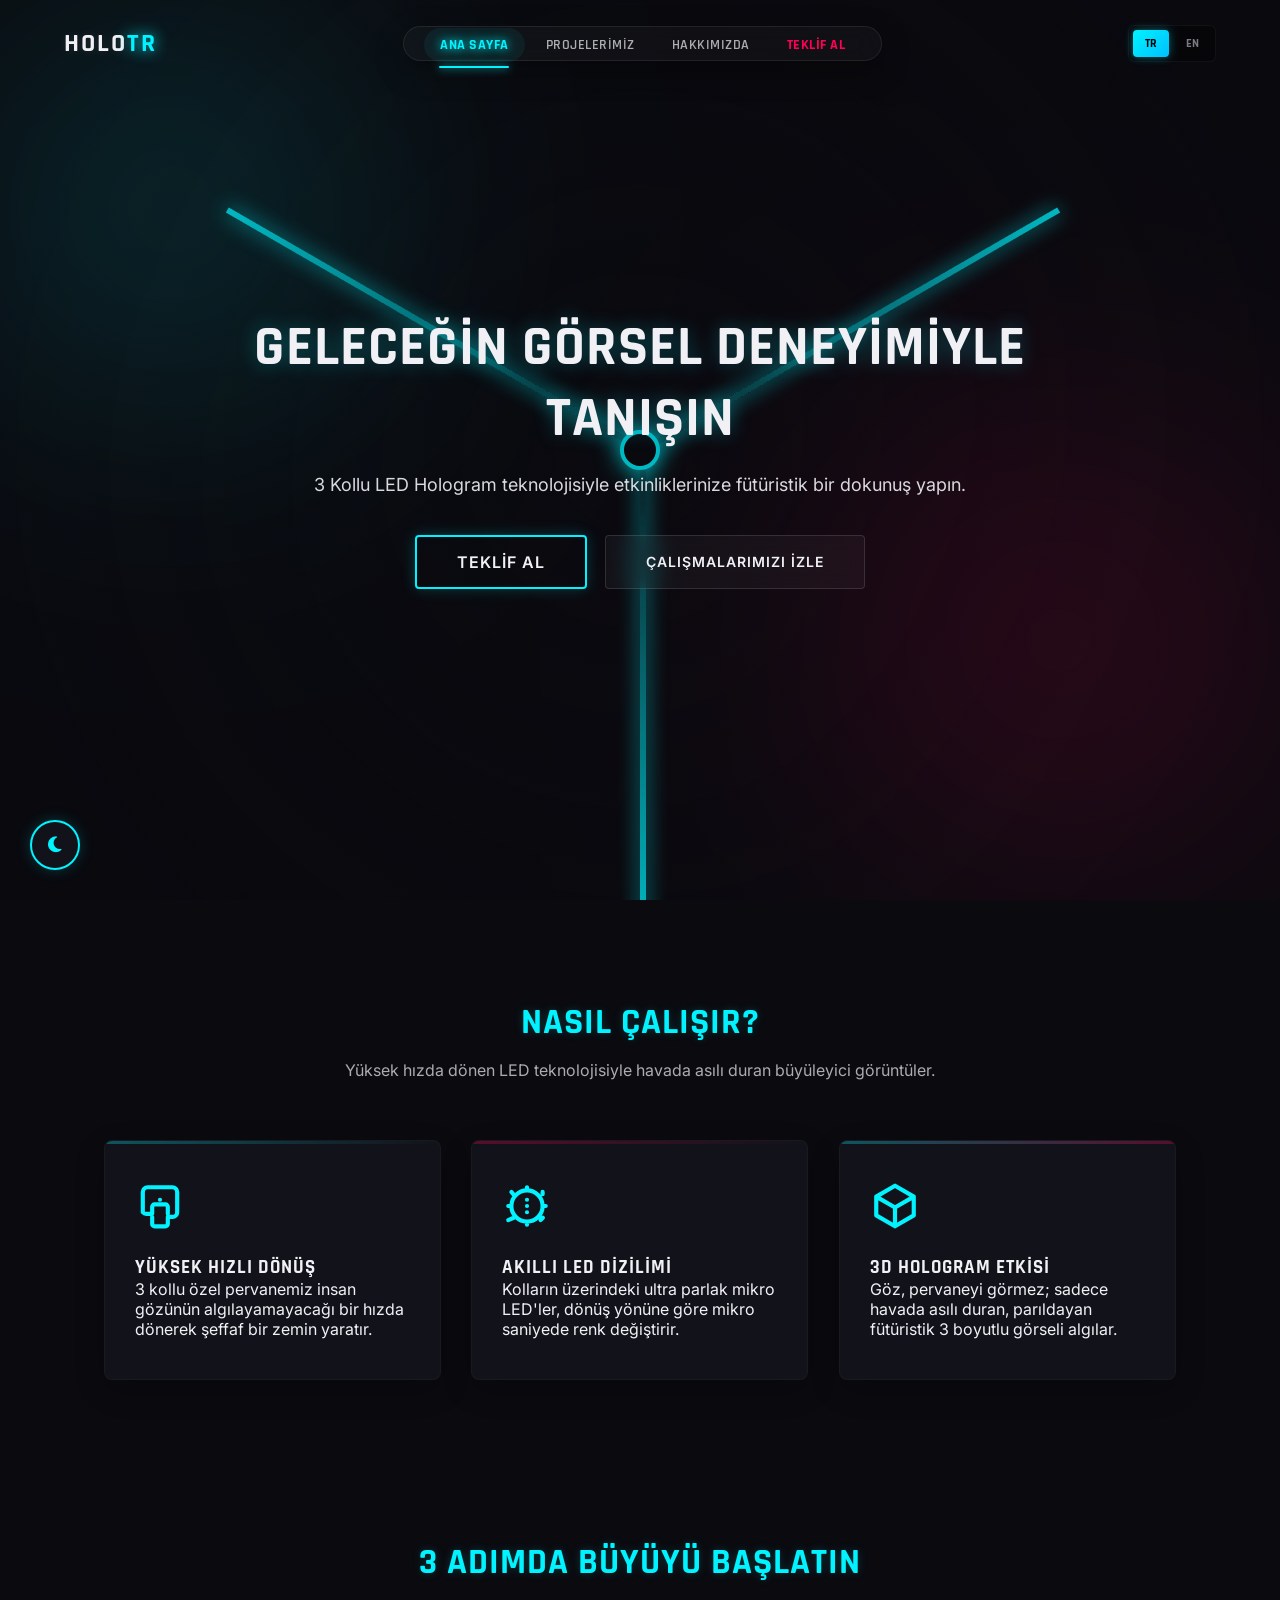
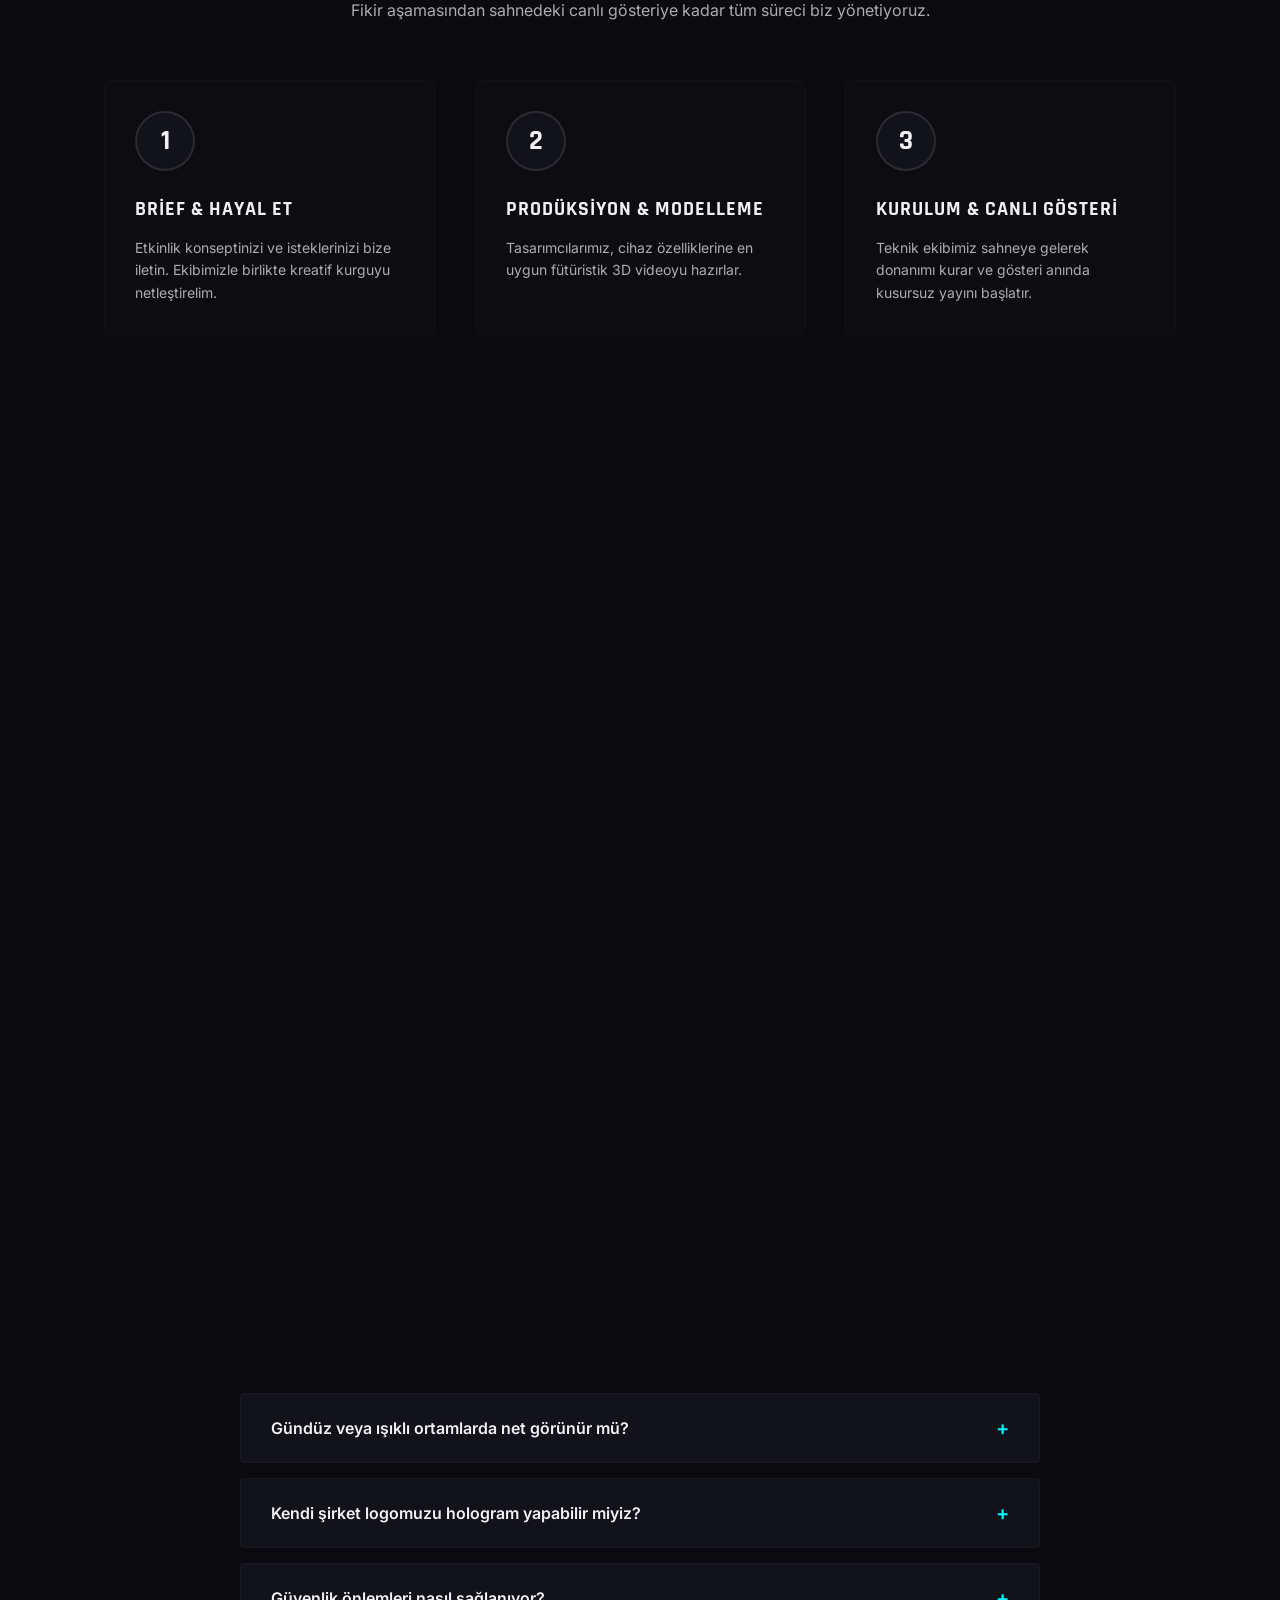
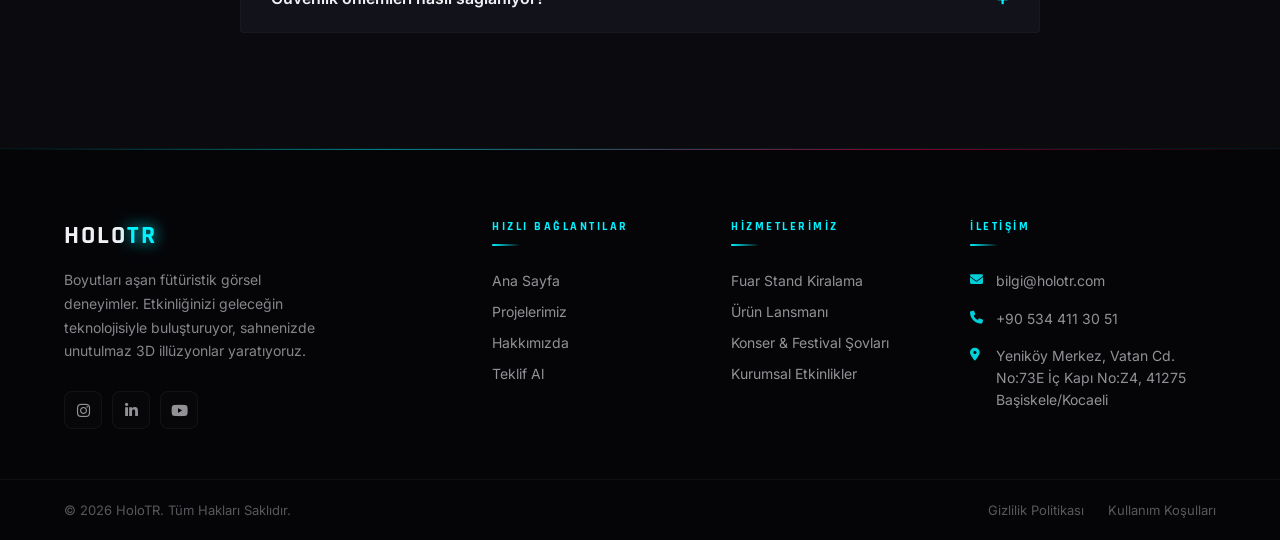
==== index.html @ a1e126a8 "HoloTR fütüristik web sitesi yayına hazır" ====
<!DOCTYPE html>
<html lang="tr">
<head>
    <meta charset="UTF-8">
    <meta name="viewport" content="width=device-width, initial-scale=1.0">
    <title>Hologram Gösteri ve Kiralama Hizmetleri</title>
    <link rel="preconnect" href="https://fonts.googleapis.com">
    <link rel="preconnect" href="https://fonts.gstatic.com" crossorigin>
    <link href="https://fonts.googleapis.com/css2?family=Inter:wght@300;400;600&family=Rajdhani:wght@500;700&display=swap" rel="stylesheet">
    <link rel="stylesheet" href="https://cdnjs.cloudflare.com/ajax/libs/font-awesome/6.5.1/css/all.min.css">

    <link rel="stylesheet" href="css/style.css">
    <link rel="stylesheet" href="css/animations.css">
</head>
<body class="dark-theme">

    <!-- Hologram pervane + arka plan sisin bulunduğu kapsayıcı (scroll ile solar) -->
    <div class="hologram-bg-container">
        <div class="cyber-fog fog-cyan"></div>
        <div class="cyber-fog fog-magenta"></div>

        <div class="hologram-fan">
            <div class="fan-center"></div>
            <div class="fan-blade blade-1"><div class="plasma-trail"></div></div>
            <div class="fan-blade blade-2"><div class="plasma-trail"></div></div>
            <div class="fan-blade blade-3"><div class="plasma-trail"></div></div>
        </div>
    </div>

    <!-- Duman makineleri: kapsayıcıdan bağımsız fixed olarak çalışır, scroll opacity'sinden etkilenmez -->
    <div class="fog-machine machine-left"></div>
    <div class="fog-machine machine-right"></div>

    <header class="site-header">
        <div class="header-inner">
            <div class="logo">
                <a href="index.html">HOLO<span>TR</span></a>
            </div>

            <nav class="main-nav">
                <div class="nav-wrapper">
                    <ul>
                        <li><a href="index.html" class="active" data-i18n="nav-home">Ana Sayfa</a></li>
                        <li><a href="projects.html" data-i18n="nav-projects">Projelerimiz</a></li>
                        <li><a href="about.html" data-i18n="nav-about">Hakkımızda</a></li>
                        <li><a href="contact.html" class="btn-cta" data-i18n="nav-contact">Teklif Al</a></li>
                    </ul>
                </div>
            </nav>

            <div class="header-actions">
                <div class="lang-switch">
                    <button id="btn-tr" class="active">TR</button>
                    <button id="btn-en">EN</button>
                </div>
                <button class="mobile-menu-toggle" id="mobileMenuToggle" aria-label="Menüyü Aç/Kapat" aria-expanded="false">
                    <span class="hamburger-line"></span>
                    <span class="hamburger-line"></span>
                    <span class="hamburger-line"></span>
                </button>
            </div>
        </div>
    </header>

    <section class="hero-section">
        <div class="hero-content">
            <h1 data-i18n="hero-title">Geleceğin Görsel Deneyimiyle Tanışın</h1>
            <p data-i18n="hero-subtitle">3 Kollu LED Hologram teknolojisiyle etkinliklerinize fütüristik bir dokunuş yapın.</p>
            <div class="hero-buttons">
                <a href="contact.html" class="btn-main" data-i18n="btn-get-proposal">Teklif Al</a>
                <a href="projects.html" class="btn-secondary" data-i18n="btn-view-projects">Çalışmalarımızı İzle <i class="fas fa-arrow-right"></i></a>
            </div>
        </div>
    </section>

    <section class="info-section">
        <div class="section-title reveal">
            <h2 data-i18n="sec-how-title">Nasıl Çalışır?</h2>
            <p data-i18n="sec-how-subtitle">Yüksek hızda dönen LED teknolojisiyle havada asılı duran büyüleyici görüntüler.</p>
        </div>

        <div class="info-grid">
            <div class="info-card card-rotate reveal delay-1">
                <div class="card-icon-svg">
                    <svg viewBox="0 0 24 24" fill="none" stroke="currentColor" stroke-width="2">
                        <path stroke-linecap="round" stroke-linejoin="round" d="M15.75 17.25v3.375c0 .621-.504 1.125-1.125 1.125h-5.25A1.125 1.125 0 018.25 20.625V17.25m7.5 0H18a2.25 2.25 0 002.25-2.25V5.25A2.25 2.25 0 0018 3H6a2.25 2.25 0 00-2.25 2.25v9.75A2.25 2.25 0 006 15.75h2.25m7.5 0v-3.375c0-.621-.504-1.125-1.125-1.125h-5.25a1.125 1.125 0 00-1.125 1.125V15.75M12 9v.008H12V9z" />
                    </svg>
                </div>
                <h3 data-i18n="card-1-title">Yüksek Hızlı Dönüş</h3>
                <p data-i18n="card-1-desc">3 kollu özel pervanemiz insan gözünün algılayamayacağı bir hızda dönerek şeffaf bir zemin yaratır.</p>
            </div>

            <div class="info-card card-led reveal delay-2">
                <div class="card-icon-svg">
                    <svg viewBox="0 0 24 24" fill="none" stroke="currentColor" stroke-width="2">
                        <path stroke-linecap="round" stroke-linejoin="round" d="M4.5 12a7.5 7.5 0 0015 0m-15 0a7.5 7.5 0 1115 0m-15 0H3m16.5 0H21m-1.5-5.625L19.5 5.25m-14 1.125L4.5 5.25m14 13.5l1.125-1.125m-14 0L3 18.75M12 3v1.5m0 15V21m0-12v.008H12V9zm0 3v.008H12V12zm0 3v.008H12V15z" />
                    </svg>
                </div>
                <h3 data-i18n="card-2-title">Akıllı LED Dizilimi</h3>
                <p data-i18n="card-2-desc">Kolların üzerindeki ultra parlak mikro LED'ler, dönüş yönüne göre mikro saniyede renk değiştirir.</p>
            </div>

            <div class="info-card card-cube reveal delay-3">
                <div class="card-icon-svg">
                    <svg viewBox="0 0 24 24" fill="none" stroke="currentColor" stroke-width="2">
                        <path stroke-linecap="round" stroke-linejoin="round" d="M21 7.5l-9-5.25L3 7.5m18 0l-9 5.25m9-5.25v9l-9 5.25M3 7.5l9 5.25M3 7.5v9l9 5.25m0-9v9" />
                    </svg>
                </div>
                <h3 data-i18n="card-3-title">3D Hologram Etkisi</h3>
                <p data-i18n="card-3-desc">Göz, pervaneyi görmez; sadece havada asılı duran, parıldayan fütüristik 3 boyutlu görseli algılar.</p>
            </div>
        </div>
    </section>

    <section class="process-section">
        <div class="section-title reveal">
            <h2 data-i18n="proc-title">3 Adımda Büyüyü Başlatın</h2>
            <p data-i18n="proc-subtitle">Fikir aşamasından sahnedeki canlı gösteriye kadar tüm süreci biz yönetiyoruz.</p>
        </div>

        <div class="process-timeline">
            <div class="process-step reveal delay-1">
                <div class="step-number-box">
                    <span class="step-num">1</span>
                </div>
                <div class="step-content">
                    <h3 data-i18n="proc-step1-title">Brief & Hayal Et</h3>
                    <p data-i18n="proc-step1-desc">Etkinlik konseptinizi ve isteklerinizi bize iletin. Ekibimizle birlikte kreatif kurguyu netleştirelim.</p>
                </div>
            </div>

            <div class="process-step reveal delay-2">
                <div class="step-number-box">
                    <span class="step-num">2</span>
                </div>
                <div class="step-content">
                    <h3 data-i18n="proc-step2-title">Prodüksiyon & Modelleme</h3>
                    <p data-i18n="proc-step2-desc">Tasarımcılarımız, cihaz özelliklerine en uygun fütüristik 3D videoyu hazırlar.</p>
                </div>
            </div>

            <div class="process-step reveal delay-3">
                <div class="step-number-box">
                    <span class="step-num">3</span>
                </div>
                <div class="step-content">
                    <h3 data-i18n="proc-step3-title">Kurulum & Canlı Gösteri</h3>
                    <p data-i18n="proc-step3-desc">Teknik ekibimiz sahneye gelerek donanımı kurar ve gösteri anında kusursuz yayını başlatır.</p>
                </div>
            </div>
        </div>
    </section>

    <section class="events-showcase reveal">
        <div class="section-title">
            <h2 data-i18n="events-title">Sahne Alınan Etkinlikler</h2>
            <p data-i18n="events-subtitle">Hologram teknolojimizin büyülediği seçkin sahnelerden ve lansmanlardan kareler.</p>
        </div>

        <div class="events-grid">
            <div class="event-card reveal delay-1">
                <div class="event-image">
                    <img src="https://images.unsplash.com/photo-1492684223066-81342ee5ff30?auto=format&fit=crop&q=80&w=600" alt="Lansman">
                    <div class="event-overlay">
                        <span class="event-tag" data-i18n="event-1-tag">Lansman</span>
                    </div>
                </div>
                <div class="event-info">
                    <h3 data-i18n="event-1-title">Global Teknoloji Zirvesi</h3>
                    <p data-i18n="event-1-desc">Yeni nesil donanım tanıtımı için hazırlanan devasa 3D hologram şovu.</p>
                </div>
            </div>

            <div class="event-card reveal delay-2">
                <div class="event-image">
                    <img src="https://images.unsplash.com/photo-1501281668745-f7f57925c3b4?auto=format&fit=crop&q=80&w=600" alt="Konser">
                    <div class="event-overlay">
                        <span class="event-tag" data-i18n="event-2-tag">Sahne Şovu</span>
                    </div>
                </div>
                <div class="event-info">
                    <h3 data-i18n="event-2-title">Neon Future Festival</h3>
                    <p data-i18n="event-2-desc">DJ performansıyla senkronize çalışan interaktif ışık ve hologram gösterisi.</p>
                </div>
            </div>

            <div class="event-card reveal delay-3">
                <div class="event-image">
                    <img src="https://images.unsplash.com/photo-1540575861501-7cf05a4b125a?auto=format&fit=crop&q=80&w=600" alt="Fuar">
                    <div class="event-overlay">
                        <span class="event-tag" data-i18n="event-3-tag">Kurumsal Expo</span>
                    </div>
                </div>
                <div class="event-info">
                    <h3 data-i18n="event-3-title">Auto-Motion 2024</h3>
                    <p data-i18n="event-3-desc">Otomotiv devinin standında havada asılı duran 3D araç modelleri sunumu.</p>
                </div>
            </div>
        </div>

        <div class="events-action reveal">
            <a href="projects.html" class="btn-outline" data-i18n="btn-view-all">Daha Fazlasını Gör</a>
        </div>
    </section>

    <section class="faq-section">
        <div class="section-title reveal">
            <h2 data-i18n="sec-faq-title">Sıkça Sorulan Sorular</h2>
        </div>

        <div class="faq-container">
            <div class="faq-item">
                <div class="faq-question">
                    <span data-i18n="faq-q1">Gündüz veya ışıklı ortamlarda net görünür mi?</span>
                    <span class="faq-toggle-icon">+</span>
                </div>
                <div class="faq-answer">
                    <p data-i18n="faq-a1">Evet, kullandığımız cihazlar yüksek lümenli endüstriyel LED'lere sahip olduğu için fuar ve lansman gibi yoğun ışıklı iç mekanlarda bile son derece parlak ve net bir görünüm sunar.</p>
                </div>
            </div>
            <div class="faq-item">
                <div class="faq-question">
                    <span data-i18n="faq-q2">Kendi şirket logomuzu hologram yapabilir miyiz?</span>
                    <span class="faq-toggle-icon">+</span>
                </div>
                <div class="faq-answer">
                    <p data-i18n="faq-a2">Kesinlikle. 3D tasarım ekibimiz kurumsal logonuzu veya ürünlerinizin 3 boyutlu modelini sisteme uygun formatta hazırlar ve gösteri günü pervanelere yükler.</p>
                </div>
            </div>
            <div class="faq-item">
                <div class="faq-question">
                    <span data-i18n="faq-q3">Güvenlik önlemleri nasıl sağlanıyor?</span>
                    <span class="faq-toggle-icon">+</span>
                </div>
                <div class="faq-answer">
                    <p data-i18n="faq-a3">Etkinlik alanlarında pervanelerin etrafına şeffaf pleksi koruma fanusları yerleştiriyoruz. Böylece ziyaretçilerin pervanelere dokunması engellenerek maksimum güvenlik sağlanır.</p>
                </div>
            </div>
        </div>
    </section>

    <div class="theme-toggle-container">
        <button id="theme-toggle-btn" title="Temayı Değiştir">
            <i class="fas fa-moon" id="theme-icon"></i>
        </button>
    </div>

    <footer class="site-footer">
        <div class="footer-glow-bar"></div>
        <div class="footer-main">
            <div class="footer-brand">
                <span class="footer-logo">HOLO<span>TR</span></span>
                <p class="footer-tagline" data-i18n="footer-slogan">Boyutları aşan fütüristik görsel deneyimler. Etkinliğinizi geleceğin teknolojisiyle buluşturuyor, sahnenizde unutulmaz 3D illüzyonlar yaratıyoruz.</p>
                <div class="footer-social-icons">
                    <a href="https://www.instagram.com/holo.tr/" target="_blank" title="Instagram"><i class="fab fa-instagram"></i></a>
                    <a href="#" target="_blank" title="LinkedIn"><i class="fab fa-linkedin-in"></i></a>
                    <a href="#" target="_blank" title="YouTube"><i class="fab fa-youtube"></i></a>
                </div>
            </div>
            <div class="footer-col">
                <h4 data-i18n="footer-nav-title">Hızlı Bağlantılar</h4>
                <ul>
                    <li><a href="index.html" data-i18n="nav-home">Ana Sayfa</a></li>
                    <li><a href="projects.html" data-i18n="nav-projects">Projelerimiz</a></li>
                    <li><a href="about.html" data-i18n="nav-about">Hakkımızda</a></li>
                    <li><a href="contact.html" data-i18n="nav-contact">Teklif Al</a></li>
                </ul>
            </div>
            <div class="footer-col">
                <h4 data-i18n="footer-services-title">Hizmetlerimiz</h4>
                <ul>
                    <li><a href="contact.html" data-i18n="footer-svc-1">Fuar Stand Kiralama</a></li>
                    <li><a href="contact.html" data-i18n="footer-svc-2">Ürün Lansmanı</a></li>
                    <li><a href="contact.html" data-i18n="footer-svc-3">Konser & Festival Şovları</a></li>
                    <li><a href="contact.html" data-i18n="footer-svc-4">Kurumsal Etkinlikler</a></li>
                </ul>
            </div>
            <div class="footer-col">
                <h4 data-i18n="footer-contact-title">İletişim</h4>
                <div class="footer-contact-item">
                    <i class="fas fa-envelope"></i>
                    <p><a href="mailto:bilgi@holotr.com">bilgi@holotr.com</a></p>
                </div>
                <div class="footer-contact-item">
                    <i class="fas fa-phone"></i>
                    <p><a href="tel:+905344113051">+90 534 411 30 51</a></p>
                </div>
                <div class="footer-contact-item">
                    <i class="fas fa-map-marker-alt"></i>
                    <p data-i18n="footer-address">Yeniköy Merkez, Vatan Cd. No:73E İç Kapı No:Z4, 41275 Başiskele/Kocaeli</p>
                </div>
            </div>
        </div>
        <div class="footer-bottom-bar">
            <div class="footer-bottom-inner">
                <p class="footer-copyright">&copy; 2026 HoloTR. <span data-i18n="footer-rights">Tüm Hakları Saklıdır.</span></p>
                <div class="footer-legal-links">
                    <a href="#" data-i18n="footer-privacy">Gizlilik Politikası</a>
                    <a href="#" data-i18n="footer-terms">Kullanım Koşulları</a>
                </div>
            </div>
        </div>
    </footer>

    <script src="js/main.js"></script>
</body>
</html>
---- css/style.css ----
/* ==========================================================================
   1. DEĞİŞKENLER VE TEMA AYARLARI (GÜNCELLENMİŞ SÜRÜM)
   ========================================================================== */
:root {
    --bg-color: #0a0a0f;
    --text-color: #f0f0f5;
    --accent-color: #00f3ff; 
    --plasma-color: #ff0055; 
    --header-bg: rgba(10, 10, 15, 0.85);
    --footer-bg: #050508;
    --card-bg: #12121a;
    --nav-text-color: #f0f0f5;
}

body.light-theme {
    --bg-color: #f4f6f9;
    --text-color: #1a1a24;
    --accent-color: #0055cc; 
    --plasma-color: #e6004c; 
    --header-bg: rgba(255, 255, 255, 0.95); 
    --footer-bg: #e1e5ed;
    --card-bg: #ffffff;
    --nav-text-color: #1a1a24;
}

/* ==========================================================================
   2. GENEL SIFIRLAMA VE TIPOGRAFİ
   ========================================================================== */
* {
    margin: 0;
    padding: 0;
    box-sizing: border-box;
    transition: background-color 0.3s ease, color 0.3s ease, border-color 0.3s ease;
}

body {
    font-family: 'Inter', sans-serif;
    background-color: var(--bg-color);
    color: var(--text-color);
    overflow-x: hidden;
}

h1, h2, h3, .logo {
    font-family: 'Rajdhani', sans-serif;
    text-transform: uppercase;
    letter-spacing: 1px;
}

a {
    text-decoration: none;
    color: inherit;
}

/* ==========================================================================
   3. ÜST MENÜ (HEADER) - SİMETRİK KAPSÜL SÜRÜMÜ
   ========================================================================== */
.site-header {
    position: fixed;
    top: 0;
    left: 0;
    width: 100%;
    z-index: 1000;
    padding: 25px 5%;
    background: transparent; 
}

.header-inner {
    display: flex;
    justify-content: space-between;
    align-items: center;
    max-width: 1400px;
    margin: 0 auto;
    width: 100%;
}

.logo {
    font-size: 26px;
    font-weight: 700;
    letter-spacing: 2px;
    color: var(--text-color);
    text-shadow: 0 0 10px rgba(255, 255, 255, 0.1);
    cursor: pointer;
}
.logo span {
    color: var(--accent-color);
    text-shadow: 0 0 15px var(--accent-color);
}

.main-nav {
    display: flex;
    align-items: center;
}

/* 💊 BUZLU CAM EFEKTLİ YUVARLATILMIŞ KAPSÜL */
.nav-wrapper {
    background: rgba(255, 255, 255, 0.03);
    backdrop-filter: blur(15px);
    -webkit-backdrop-filter: blur(15px);
    border: 1px solid rgba(255, 255, 255, 0.08);
    padding: 6px 20px;
    border-radius: 100px;
    box-shadow: 0 10px 30px rgba(0, 0, 0, 0.3);
    transition: all 0.3s ease;
}

.nav-wrapper ul {
    display: flex;
    list-style: none;
    gap: 5px;
    margin: 0;
    padding: 0;
}

.nav-wrapper ul li a {
    color: var(--text-color);
    text-decoration: none;
    font-weight: 600;
    font-size: 14px;
    letter-spacing: 0.5px;
    padding: 8px 16px;
    border-radius: 50px;
    text-transform: uppercase;
    font-family: 'Rajdhani', sans-serif;
    transition: all 0.3s ease;
    opacity: 0.7;
}

.nav-wrapper ul li a:hover,
.nav-wrapper ul li a.active {
    opacity: 1;
    color: var(--accent-color) !important;
    background: rgba(0, 243, 255, 0.06);
}

.nav-wrapper:hover {
    border-color: rgba(0, 243, 255, 0.25);
    box-shadow: 0 0 20px rgba(0, 243, 255, 0.1);
}

.header-actions {
    display: flex;
    align-items: center;
    gap: 15px;
}

.lang-switch {
    display: flex;
    gap: 5px;
    background: rgba(0, 0, 0, 0.3);
    padding: 4px;
    border-radius: 6px;
    border: 1px solid rgba(255, 255, 255, 0.05);
}

.lang-switch button {
    background: none;
    border: none;
    color: var(--text-color);
    padding: 6px 12px;
    cursor: pointer;
    font-size: 12px;
    font-weight: 700;
    font-family: 'Rajdhani', sans-serif;
    border-radius: 4px;
    transition: all 0.2s ease;
    opacity: 0.5;
}

.lang-switch button:hover { opacity: 0.9; }

.lang-switch button.active {
    background: linear-gradient(135deg, var(--accent-color), #00bfff);
    color: #000;
    opacity: 1;
    box-shadow: 0 0 10px rgba(0, 243, 255, 0.4);
}

/* ==========================================================================
   4. HERO / GİRİŞ ALANI
   ========================================================================== */
.hero-section {
    position: relative;
    height: 100vh;
    width: 100%;
    display: flex;
    justify-content: center;
    align-items: center;
    text-align: center;
    padding: 0 20px;
}

.hero-content {
    position: relative;
    z-index: 10;
    max-width: 800px;
}

.hero-content h1 {
    font-size: 56px;
    font-weight: 700;
    margin-bottom: 20px;
    text-shadow: 0 0 20px rgba(0, 243, 255, 0.3);
}

.hero-content p {
    font-size: 18px;
    margin-bottom: 40px;
    opacity: 0.9;
}

.hero-buttons {
    display: flex;
    gap: 18px;
    justify-content: center;
    flex-wrap: wrap;
}

.btn-main {
    display: inline-block;
    padding: 15px 40px;
    background: transparent;
    border: 2px solid var(--accent-color);
    color: var(--text-color);
    font-weight: 600;
    text-transform: uppercase;
    letter-spacing: 1px;
    border-radius: 4px;
    box-shadow: 0 0 15px rgba(0, 243, 255, 0.2);
    transition: all 0.3s ease;
}
.btn-main:hover {
    background-color: var(--accent-color);
    color: #000;
    box-shadow: 0 0 28px var(--accent-color);
    transform: translateY(-2px);
}

.btn-secondary {
    display: inline-flex;
    align-items: center;
    gap: 8px;
    padding: 15px 40px;
    background: rgba(255, 255, 255, 0.04);
    backdrop-filter: blur(10px);
    -webkit-backdrop-filter: blur(10px);
    border: 1px solid rgba(255, 255, 255, 0.12);
    color: var(--text-color);
    font-weight: 600;
    text-transform: uppercase;
    letter-spacing: 1px;
    border-radius: 4px;
    font-family: 'Inter', sans-serif;
    font-size: 14px;
    transition: all 0.3s ease;
}

.btn-secondary i {
    font-size: 12px;
    opacity: 0.7;
    transition: transform 0.3s ease;
}

.btn-secondary:hover {
    background: rgba(255, 255, 255, 0.09);
    border-color: rgba(255, 255, 255, 0.28);
    transform: translateY(-2px);
    box-shadow: 0 8px 20px rgba(0, 0, 0, 0.2);
}

.btn-secondary:hover i {
    transform: translateX(3px);
    opacity: 1;
}

/* ==========================================================================
   5. TEMA DEĞİŞTİRME BUTONU (Sol Alt Sabit)
   ========================================================================== */
.theme-toggle-container {
    position: fixed;
    bottom: 30px;
    left: 30px;
    z-index: 999;
}

#theme-toggle-btn {
    width: 50px;
    height: 50px;
    border-radius: 50%;
    background-color: var(--card-bg);
    border: 2px solid var(--accent-color);
    cursor: pointer;
    display: flex;
    justify-content: center;
    align-items: center;
    box-shadow: 0 0 15px rgba(0, 243, 255, 0.2);
    transition: box-shadow 0.3s ease, border-color 0.3s ease;
}
#theme-toggle-btn:hover {
    box-shadow: 0 0 25px rgba(0, 243, 255, 0.45);
}
#theme-toggle-btn #theme-icon {
    font-size: 18px;
    color: var(--accent-color);
    transition: transform 0.4s ease, color 0.3s ease;
}
#theme-toggle-btn:hover #theme-icon {
    transform: rotate(25deg) scale(1.15);
}
body.light-theme #theme-toggle-btn #theme-icon {
    color: #e6a800;
}

/* ==========================================================================
   MOBİL HAMBURGER MENÜ BUTONU
   ========================================================================== */
.mobile-menu-toggle {
    display: none;
    flex-direction: column;
    justify-content: center;
    align-items: center;
    gap: 5px;
    width: 38px;
    height: 38px;
    background: rgba(0, 243, 255, 0.05);
    border: 1px solid rgba(0, 243, 255, 0.25);
    border-radius: 8px;
    cursor: pointer;
    padding: 7px 6px;
    transition: background 0.3s, border-color 0.3s;
}
.mobile-menu-toggle:hover {
    background: rgba(0, 243, 255, 0.12);
    border-color: rgba(0, 243, 255, 0.5);
}
.hamburger-line {
    display: block;
    width: 20px;
    height: 2px;
    background: var(--accent-color);
    border-radius: 2px;
    box-shadow: 0 0 6px var(--accent-color);
    transition: transform 0.35s cubic-bezier(0.4, 0, 0.2, 1), opacity 0.3s ease;
    transform-origin: center;
}
.mobile-menu-toggle.active .hamburger-line:nth-child(1) {
    transform: translateY(7px) rotate(45deg);
}
.mobile-menu-toggle.active .hamburger-line:nth-child(2) {
    opacity: 0;
    transform: scaleX(0);
}
.mobile-menu-toggle.active .hamburger-line:nth-child(3) {
    transform: translateY(-7px) rotate(-45deg);
}
body.light-theme .mobile-menu-toggle {
    border-color: rgba(0, 85, 204, 0.3);
    background: rgba(0, 85, 204, 0.05);
}
body.light-theme .hamburger-line {
    background: var(--accent-color);
    box-shadow: none;
}

/* ==========================================================================
   6. ALT BİLGİ (FOOTER) - PROFESYONEL SÜRÜM
   ========================================================================== */
.site-footer {
    background-color: var(--footer-bg);
    border-top: 1px solid rgba(0, 243, 255, 0.08);
    position: relative;
    overflow: hidden;
}

.footer-glow-bar {
    position: absolute;
    top: 0;
    left: 0;
    width: 100%;
    height: 1px;
    background: linear-gradient(90deg, transparent 0%, var(--accent-color) 30%, var(--plasma-color) 70%, transparent 100%);
    opacity: 0.5;
}

.footer-main {
    display: grid;
    grid-template-columns: 2fr 1fr 1fr 1.3fr;
    gap: 50px;
    padding: 70px 5% 50px;
    max-width: 1400px;
    margin: 0 auto;
}

.footer-brand .footer-logo {
    font-family: 'Rajdhani', sans-serif;
    font-size: 26px;
    font-weight: 700;
    letter-spacing: 2px;
    text-transform: uppercase;
    margin-bottom: 16px;
    display: block;
    color: var(--text-color);
}

.footer-brand .footer-logo span {
    color: var(--accent-color);
    text-shadow: 0 0 15px var(--accent-color);
}

.footer-brand .footer-tagline {
    font-size: 14px;
    opacity: 0.55;
    line-height: 1.7;
    margin-bottom: 28px;
    max-width: 260px;
}

.footer-social-icons {
    display: flex;
    gap: 10px;
}

.footer-social-icons a {
    display: flex;
    justify-content: center;
    align-items: center;
    width: 38px;
    height: 38px;
    border: 1px solid rgba(255, 255, 255, 0.08);
    border-radius: 8px;
    color: var(--text-color);
    font-size: 15px;
    text-decoration: none;
    transition: all 0.3s ease;
    opacity: 0.6;
    background: rgba(255, 255, 255, 0.02);
}

.footer-social-icons a:hover {
    border-color: var(--accent-color);
    color: var(--accent-color);
    box-shadow: 0 0 14px rgba(0, 243, 255, 0.2);
    opacity: 1;
    transform: translateY(-3px);
    background: rgba(0, 243, 255, 0.05);
}

.footer-col h4 {
    font-family: 'Rajdhani', sans-serif;
    font-size: 12px;
    font-weight: 700;
    letter-spacing: 2.5px;
    text-transform: uppercase;
    color: var(--accent-color);
    margin-bottom: 24px;
    padding-bottom: 12px;
    position: relative;
}

.footer-col h4::after {
    content: '';
    position: absolute;
    bottom: 0;
    left: 0;
    width: 28px;
    height: 2px;
    background: linear-gradient(90deg, var(--accent-color), transparent);
    border-radius: 2px;
}

.footer-col ul {
    list-style: none;
    padding: 0;
    margin: 0;
}

.footer-col ul li { margin-bottom: 11px; }

.footer-col ul li a {
    font-size: 14px;
    opacity: 0.6;
    text-decoration: none;
    color: var(--text-color);
    transition: all 0.25s ease;
    display: inline-flex;
    align-items: center;
    gap: 0;
}

.footer-col ul li a:hover {
    opacity: 1;
    color: var(--accent-color);
    padding-left: 6px;
}

.footer-contact-item {
    display: flex;
    align-items: flex-start;
    gap: 12px;
    margin-bottom: 16px;
}

.footer-contact-item i {
    color: var(--accent-color);
    font-size: 13px;
    margin-top: 3px;
    flex-shrink: 0;
    width: 14px;
    opacity: 0.85;
}

.footer-contact-item p {
    font-size: 14px;
    opacity: 0.6;
    line-height: 1.55;
}
.footer-contact-item p a {
    color: inherit;
    text-decoration: none;
    transition: color 0.2s, opacity 0.2s;
}
.footer-contact-item p a:hover {
    color: var(--accent-color);
    opacity: 1;
}

.footer-bottom-bar {
    border-top: 1px solid rgba(255, 255, 255, 0.04);
    padding: 0 5%;
}

.footer-bottom-inner {
    display: flex;
    justify-content: space-between;
    align-items: center;
    padding: 22px 0;
    max-width: 1400px;
    margin: 0 auto;
}

.footer-copyright {
    font-size: 13px;
    opacity: 0.35;
}

.footer-legal-links {
    display: flex;
    gap: 24px;
}

.footer-legal-links a {
    font-size: 13px;
    opacity: 0.35;
    text-decoration: none;
    color: var(--text-color);
    transition: opacity 0.2s ease;
}

.footer-legal-links a:hover { opacity: 0.8; }

body.light-theme .footer-social-icons a { border-color: rgba(0, 0, 0, 0.1); }
body.light-theme .site-footer { border-top-color: rgba(0, 85, 204, 0.1); }

/* ==========================================================================
   7. NASIL ÇALIŞIR VE SSS BÖLÜMLERİ TASARIMI
   ========================================================================== */
.info-section, .faq-section {
    padding: 100px 5%;
    max-width: 1200px;
    margin: 0 auto;
}

.section-title {
    text-align: center;
    margin-bottom: 60px;
}
.section-title h2 {
    font-size: 36px;
    color: var(--accent-color);
    margin-bottom: 15px;
    text-shadow: 0 0 10px rgba(0, 243, 255, 0.2);
}
.section-title p {
    opacity: 0.7;
    font-size: 16px;
}

.info-grid {
    display: grid;
    grid-template-columns: repeat(auto-fit, minmax(300px, 1fr));
    gap: 30px;
}

.info-card {
    background-color: var(--card-bg);
    border: 1px solid rgba(255, 255, 255, 0.03);
    padding: 40px 30px;
    border-radius: 8px;
    position: relative;
    overflow: hidden;
    box-shadow: 0 10px 30px rgba(0,0,0,0.2);
    transform: translateY(0);
    transition: transform 0.4s cubic-bezier(0.165, 0.84, 0.44, 1), 
                box-shadow 0.4s cubic-bezier(0.165, 0.84, 0.44, 1), 
                border-color 0.3s ease;
}

.info-card::before {
    content: '';
    position: absolute;
    top: 0; left: 0; width: 100%; height: 3px;
    background: linear-gradient(90deg, var(--accent-color), transparent);
    opacity: 0.3;
    transition: opacity 0.3s ease;
}

.card-icon-svg {
    width: 50px;
    height: 50px;
    color: var(--accent-color);
    margin-bottom: 25px;
    transition: transform 0.4s ease, color 0.3s ease;
}

.card-icon-svg svg {
    width: 100%;
    height: 100%;
}

.info-card:hover {
    transform: translateY(-8px);
    border-color: rgba(255, 255, 255, 0.1);
}

.info-card:hover::before { opacity: 1; }
.info-card:hover .card-icon-svg { transform: scale(1.15) rotate(5deg); }

.info-card.card-rotate:hover {
    box-shadow: 0 15px 35px rgba(0, 243, 255, 0.15);
    border-color: var(--accent-color);
}
.info-card.card-rotate:hover .card-icon-svg {
    transform: scale(1.15) rotate(180deg);
}

.info-card.card-led:hover {
    box-shadow: 0 15px 35px rgba(255, 0, 85, 0.15);
    border-color: var(--plasma-color);
}
.info-card.card-led:hover .card-icon-svg { color: var(--plasma-color); }
.info-card.card-led::before { background: linear-gradient(90deg, var(--plasma-color), transparent); }

.info-card.card-cube:hover {
    box-shadow: 0 15px 35px rgba(0, 243, 255, 0.1), 0 15px 35px rgba(255, 0, 85, 0.1);
    border-color: #ffffff;
}
.info-card.card-cube:hover .card-icon-svg { color: #ffffff; }
.info-card.card-cube::before { background: linear-gradient(90deg, var(--accent-color), var(--plasma-color)); }

body.light-theme .card-icon-svg { color: var(--text-color); }

.faq-container {
    max-width: 800px;
    margin: 0 auto;
}

.faq-item {
    background-color: var(--card-bg);
    margin-bottom: 15px;
    border-radius: 4px;
    border: 1px solid rgba(255, 255, 255, 0.03);
    overflow: hidden;
}

.faq-question {
    padding: 22px 30px;
    display: flex;
    justify-content: space-between;
    align-items: center;
    cursor: pointer;
    font-weight: 600;
    font-size: 16px;
}
.faq-question:hover { color: var(--accent-color); }

.faq-toggle-icon {
    font-size: 20px;
    color: var(--accent-color);
    transition: transform 0.3s ease;
}

.faq-answer {
    max-height: 0;
    overflow: hidden;
    transition: max-height 0.3s ease-out, padding 0.3s ease;
    background-color: rgba(0,0,0,0.1);
    padding: 0 30px;
}
.faq-answer p {
    font-size: 14px;
    opacity: 0.7;
    line-height: 1.6;
    padding-bottom: 22px;
}

.faq-item.active .faq-answer {
    max-height: 200px;
    padding: 22px 30px;
}
.faq-item.active .faq-toggle-icon {
    transform: rotate(45deg);
    color: var(--plasma-color);
}

/* ==========================================================================
   8. PROJELER VE GALERİ SAYFASI TASARIMI
   ========================================================================== */
.projects-section {
    padding: 140px 5% 80px;
    max-width: 1200px;
    margin: 0 auto;
    min-height: 80vh;
}

.filter-container {
    display: flex;
    justify-content: center;
    gap: 15px;
    margin-bottom: 50px;
    flex-wrap: wrap;
}

.filter-btn {
    background-color: var(--card-bg);
    border: 1px solid rgba(255, 255, 255, 0.05);
    color: var(--text-color);
    padding: 10px 25px;
    font-family: 'Rajdhani', sans-serif;
    font-weight: 600;
    font-size: 16px;
    text-transform: uppercase;
    cursor: pointer;
    border-radius: 4px;
}
.filter-btn.active, .filter-btn:hover {
    background-color: var(--accent-color);
    color: #000;
    border-color: var(--accent-color);
    box-shadow: 0 0 15px var(--accent-color);
}

.projects-grid {
    display: grid;
    grid-template-columns: repeat(auto-fit, minmax(320px, 1fr));
    gap: 30px;
}

.project-item {
    background-color: var(--card-bg);
    border-radius: 6px;
    overflow: hidden;
    border: 1px solid rgba(255, 255, 255, 0.02);
    box-shadow: 0 10px 25px rgba(0,0,0,0.3);
}

.project-media {
    height: 220px;
    background: linear-gradient(135deg, #151522 0%, #0c0c12 100%);
    display: flex;
    justify-content: center;
    align-items: center;
    position: relative;
    border-bottom: 2px solid rgba(255, 255, 255, 0.02);
}

.media-placeholder {
    font-family: 'Rajdhani', sans-serif;
    font-size: 18px;
    font-weight: 700;
    color: var(--accent-color);
    text-shadow: 0 0 10px var(--accent-color);
    letter-spacing: 1px;
}

.project-info { padding: 25px; text-align: left; }
.project-category {
    font-size: 12px;
    text-transform: uppercase;
    color: var(--plasma-color);
    font-weight: 600;
    letter-spacing: 1px;
    display: block;
    margin-bottom: 8px;
}

.project-info h3 { font-size: 20px; color: var(--text-color); }

/* ==========================================================================
   9. HAKKIMIZDA SAYFASI TASARIMI
   ========================================================================== */
.about-section {
    padding: 140px 5% 80px;
    max-width: 1200px;
    margin: 0 auto;
    min-height: 80vh;
}

.about-content-grid {
    display: grid;
    grid-template-columns: 1.2fr 1fr;
    gap: 50px;
    margin-top: 40px;
    align-items: start;
}

@media (max-width: 768px) {
    .about-content-grid { grid-template-columns: 1fr; gap: 30px; }
}

.about-text { text-align: left; }
.about-text h3 {
    font-size: 22px;
    color: var(--accent-color);
    margin-bottom: 15px;
    margin-top: 30px;
}
.about-text h3:first-child { margin-top: 0; }
.about-text p { font-size: 15px; opacity: 0.8; line-height: 1.7; }

.corporate-info-list { list-style: none; margin-top: 15px; }
.corporate-info-list li { font-size: 15px; margin-bottom: 12px; opacity: 0.8; }
.corporate-info-list li strong {
    color: var(--plasma-color);
    font-weight: 600;
    display: inline-block;
    width: 80px;
}

.about-map-container {
    height: 350px;
    border-radius: 8px;
    overflow: hidden;
    border: 2px solid rgba(255, 255, 255, 0.05);
    box-shadow: 0 10px 30px rgba(0,0,0,0.4);
}

body.light-theme .about-map-container { border-color: rgba(0, 0, 0, 0.1); }

/* ==========================================================================
   10. TEKLİF AL / FORM SAYFASI TASARIMI
   ========================================================================== */
.contact-section {
    padding: 140px 5% 80px;
    max-width: 1200px;
    margin: 0 auto;
    min-height: 80vh;
}

.form-container {
    max-width: 700px;
    margin: 0 auto;
    background-color: var(--card-bg);
    padding: 40px;
    border-radius: 8px;
    border: 1px solid rgba(255, 255, 255, 0.03);
    box-shadow: 0 15px 40px rgba(0,0,0,0.4);
}

.form-grid-2 {
    display: grid;
    grid-template-columns: 1fr 1fr;
    gap: 20px;
}

@media (max-width: 576px) {
    .form-grid-2 { grid-template-columns: 1fr; gap: 0; }
}

.form-group { margin-bottom: 25px; text-align: left; }
.form-group label {
    display: block;
    font-size: 14px;
    font-weight: 600;
    margin-bottom: 8px;
    opacity: 0.9;
    letter-spacing: 0.5px;
}
.label-optional {
    font-size: 11px;
    font-weight: 400;
    opacity: 0.5;
    margin-left: 6px;
    letter-spacing: 0;
}

.form-group input, 
.form-group select, 
.form-group textarea {
    width: 100%;
    padding: 12px 15px;
    background-color: rgba(0, 0, 0, 0.2);
    border: 1px solid rgba(255, 255, 255, 0.1);
    color: var(--text-color);
    border-radius: 4px;
    font-family: 'Inter', sans-serif;
    font-size: 14px;
    outline: none;
}

body.light-theme .form-group input,
body.light-theme .form-group select,
body.light-theme .form-group textarea {
    background-color: #fff;
    border-color: rgba(0, 0, 0, 0.15);
}

.form-group input:focus, 
.form-group select:focus, 
.form-group textarea:focus {
    border-color: var(--accent-color);
    box-shadow: 0 0 10px rgba(0, 243, 255, 0.2);
}

.btn-submit {
    width: 100%;
    padding: 15px;
    background: linear-gradient(45deg, var(--accent-color), var(--plasma-color));
    color: #fff;
    border: none;
    font-family: 'Rajdhani', sans-serif;
    font-weight: 700;
    font-size: 18px;
    text-transform: uppercase;
    letter-spacing: 1px;
    border-radius: 4px;
    cursor: pointer;
    box-shadow: 0 4px 15px rgba(255, 0, 85, 0.2);
}

.btn-submit:hover { box-shadow: 0 0 25px var(--accent-color); }

.success-message { text-align: center; padding: 40px 20px; }
.success-message h3 {
    color: var(--accent-color);
    font-size: 28px;
    margin-bottom: 15px;
    text-shadow: 0 0 10px rgba(0, 243, 255, 0.2);
}
.success-message p { opacity: 0.8; font-size: 16px; }

/* İletişim Sayfası Harita + Meta Bilgi Bölümü */
.contact-map-section {
    padding: 0 5% 80px;
    max-width: 1200px;
    margin: 0 auto;
}
.contact-meta-bar {
    display: flex;
    flex-wrap: wrap;
    gap: 20px 40px;
    justify-content: center;
    margin-bottom: 28px;
}
.contact-meta-item {
    display: flex;
    align-items: center;
    gap: 10px;
    font-size: 14px;
    opacity: 0.85;
}
.contact-meta-item i {
    color: var(--accent-color);
    font-size: 16px;
    min-width: 18px;
    text-align: center;
}
.contact-meta-item a {
    color: var(--text-color);
    text-decoration: none;
    transition: color 0.2s;
}
.contact-meta-item a:hover { color: var(--accent-color); }
.contact-map-wrapper {
    border-radius: 12px;
    overflow: hidden;
    border: 1px solid rgba(0, 243, 255, 0.15);
    box-shadow: 0 0 30px rgba(0, 243, 255, 0.06);
    height: 350px;
}
.contact-map-wrapper iframe { display: block; width: 100%; height: 100%; }
@media (max-width: 768px) {
    .contact-map-wrapper { height: 260px; }
    .contact-meta-bar { flex-direction: column; align-items: flex-start; gap: 14px; }
}

/* ==========================================================================
   11. 3 ADIMDA SÜREÇ (PROCESS) BÖLÜMÜ TASARIMI
   ========================================================================== */
.process-section {
    padding: 60px 5% 100px;
    max-width: 1200px;
    margin: 0 auto;
}

.process-timeline {
    display: grid;
    grid-template-columns: repeat(auto-fit, minmax(280px, 1fr));
    gap: 40px;
    position: relative;
    margin-top: 50px;
}

.process-step {
    background: rgba(255, 255, 255, 0.01);
    border: 1px solid rgba(255, 255, 255, 0.02);
    padding: 30px;
    border-radius: 8px;
    position: relative;
    transition: all 0.3s ease;
    text-align: left;
}

.step-number-box {
    width: 60px;
    height: 60px;
    background-color: var(--card-bg);
    border: 2px solid rgba(255, 255, 255, 0.1);
    border-radius: 50%;
    display: flex;
    justify-content: center;
    align-items: center;
    margin-bottom: 25px;
    position: relative;
    transition: all 0.3s ease;
}

.step-num {
    font-family: 'Rajdhani', sans-serif;
    font-size: 28px;
    font-weight: 700;
    color: var(--text-color);
    transition: color 0.3s ease;
}

.step-content h3 {
    font-size: 20px;
    margin-bottom: 15px;
    transition: color 0.3s ease;
}

.step-content p { font-size: 14px; opacity: 0.7; line-height: 1.6; }

.process-step:hover {
    background: rgba(255, 255, 255, 0.02);
    transform: translateY(-5px);
}
.process-step:hover .step-number-box {
    border-color: var(--accent-color);
    box-shadow: 0 0 20px var(--accent-color);
}
.process-step:hover .step-num { color: var(--accent-color); }
.process-step:hover .step-content h3 { color: var(--accent-color); }

/* ==========================================================================
   12. SCROLL FADE-IN (SOFT BELİRME) ANİMASYONLARI
   ========================================================================== */
.reveal {
    opacity: 0;
    transform: translateY(40px);
    transition: opacity 0.8s cubic-bezier(0.25, 0.46, 0.45, 0.94), 
                transform 0.8s cubic-bezier(0.25, 0.46, 0.45, 0.94);
    will-change: opacity, transform;
}

.reveal.active {
    opacity: 1;
    transform: translateY(0);
}

.delay-1 { transition-delay: 0.15s; }
.delay-2 { transition-delay: 0.3s; }
.delay-3 { transition-delay: 0.45s; }

/* ==========================================================================
   13. NEON SİBER SİS / NEBULA EFEKTİ (ARKA PLAN DERİNLİĞİ)
   ========================================================================== */
.cyber-fog {
    position: absolute;
    border-radius: 50%;
    filter: blur(120px); 
    opacity: 0.25; 
    mix-blend-mode: screen;
    pointer-events: none;
    will-change: transform;
}

.fog-cyan {
    top: -10%;
    left: -10%;
    width: 600px;
    height: 600px;
    background: radial-gradient(circle, var(--accent-color) 0%, transparent 70%);
    animation: floatFog1 20s ease-in-out infinite alternate;
}

.fog-magenta {
    bottom: -10%;
    right: -10%;
    width: 700px;
    height: 700px;
    background: radial-gradient(circle, var(--plasma-color) 0%, transparent 70%);
    animation: floatFog2 25s ease-in-out infinite alternate;
}

@keyframes floatFog1 {
    0% { transform: translate(0, 0) scale(1); }
    50% { transform: translate(100px, 80px) scale(1.2); }
    100% { transform: translate(-50px, 150px) scale(0.9); }
}

@keyframes floatFog2 {
    0% { transform: translate(0, 0) scale(1.1); }
    50% { transform: translate(-120px, -100px) scale(0.8); }
    100% { transform: translate(80px, 50px) scale(1.3); }
}

body.light-theme .hero-section,
body.light-theme .info-section,
body.light-theme .process-section {
    background-color: transparent !important;
}

/* ==========================================================================
   ETKİNLİK PORTFÖYÜ TASARIMI
   ========================================================================== */
.events-showcase {
    padding: 80px 5%;
    max-width: 1200px;
    margin: 0 auto;
    text-align: center;
}

.events-grid {
    display: grid;
    grid-template-columns: repeat(auto-fit, minmax(320px, 1fr));
    gap: 30px;
    margin-top: 50px;
}

.event-card {
    background: rgba(255, 255, 255, 0.02);
    border: 1px solid rgba(255, 255, 255, 0.05);
    border-radius: 12px;
    overflow: hidden;
    transition: all 0.4s cubic-bezier(0.175, 0.885, 0.32, 1.275);
}

.event-image {
    position: relative;
    height: 220px;
    overflow: hidden;
}

.event-image img {
    width: 100%;
    height: 100%;
    object-fit: cover;
    transition: transform 0.5s ease;
}

.event-overlay { position: absolute; top: 15px; left: 15px; }

.event-tag {
    background: var(--accent-color);
    color: var(--bg-color);
    padding: 5px 12px;
    font-size: 12px;
    font-weight: 700;
    border-radius: 4px;
    text-transform: uppercase;
}

.event-info { padding: 25px; text-align: left; }
.event-info h3 { font-size: 20px; margin-bottom: 12px; color: var(--text-color); }
.event-info p { font-size: 14px; opacity: 0.7; line-height: 1.6; }

.event-card:hover {
    transform: translateY(-10px);
    border-color: var(--accent-color);
    box-shadow: 0 10px 30px rgba(0, 243, 255, 0.1);
}
.event-card:hover .event-image img { transform: scale(1.1); }

.events-action { margin-top: 50px; }

.btn-outline {
    display: inline-block;
    padding: 12px 35px;
    border: 2px solid var(--accent-color);
    color: var(--accent-color);
    text-decoration: none;
    font-weight: 700;
    border-radius: 50px;
    transition: all 0.3s ease;
}

.btn-outline:hover {
    background: var(--accent-color);
    color: var(--bg-color);
    box-shadow: 0 0 20px var(--accent-color);
}

/* 🌙 Aydınlık Tema Kapsül Özelleştirmeleri */
body.light-theme .nav-wrapper {
    background: rgba(0, 0, 0, 0.04);
    border-color: rgba(0, 0, 0, 0.08);
}
body.light-theme .nav-wrapper ul li a { color: #222; }
body.light-theme .lang-switch { background: rgba(0, 0, 0, 0.05); }

/* ==========================================================================
   AKTİF SAYFA LİNKİNİN SİBER MAVİ PARLAMASI (ACTIVE STATE)
   ========================================================================== */
.main-nav a.active {
    color: var(--accent-color) !important; /* Aktif sayfayı siber mavi yap */
    font-weight: 700; /* Bir tık daha kalın dursun */
    opacity: 1 !important; /* Solukluğu tamamen kaldır */
    /* Yazının arkasına tatlı bir siber ışık/neon efekti */
    text-shadow: 0 0 10px var(--accent-color), 
                 0 0 20px rgba(0, 243, 255, 0.4);
    position: relative;
}

/* Aktif linkin altına fütüristik küçük neon çizgi */
.main-nav a.active::after {
    content: '';
    position: absolute;
    bottom: -6px;
    left: 15%;
    width: 70%;
    height: 2px;
    background: var(--accent-color);
    border-radius: 2px;
    box-shadow: 0 0 8px var(--accent-color);
}

/* ==========================================================================
   2. TEKLİF AL LİNKİNİN BOLD VE RENKLİ YAPISI (SADECE YAZI)
   ========================================================================== */
.main-nav a.btn-cta {
    background: transparent !important; /* Arka plan dolgusunu tamamen sıfırladık */
    color: var(--plasma-color) !important; /* Yazı rengi doğrudan plazma pembesi */
    font-weight: 800; /* Kapkalın (Bold) yaptık */
    letter-spacing: 0.5px;
    opacity: 1 !important; /* Kesinlikle sönük durmasın */
    transition: all 0.2s ease-in-out;
}

/* Teklif Al hover olduğunda yazının neon parlaması */
.main-nav a.btn-cta:hover {
    text-shadow: 0 0 12px var(--plasma-color), 
                 0 0 25px var(--plasma-color);
    transform: scale(1.05); /* Hafif büyüme */
}

/* ==========================================================================
   3. AYDINLIK TEMA (LIGHT MODE) UYARLAMALARI
   ========================================================================== */
body.light-theme .main-nav a.active {
    color: var(--accent-color) !important;
    text-shadow: 0 0 8px rgba(0, 85, 204, 0.3);
}
body.light-theme .main-nav a.active::after {
    box-shadow: none; /* Açık temada alt çizgi parlamasını kapat, temiz dursun */
}
body.light-theme .main-nav a.btn-cta {
    color: var(--plasma-color) !important;
}

/* btn-cta hem active hem de btn-cta sınıfı taşıdığında (contact sayfası) alt çizgi plasma rengi olsun */
.main-nav a.btn-cta.active::after {
    background: var(--plasma-color);
    box-shadow: 0 0 8px var(--plasma-color);
}

/* ==========================================================================
   MOBİL / RESPONSIVE TASARIM (MAX-WIDTH: 768px)
   ========================================================================== */
@media (max-width: 768px) {
    /* Header sabit ve ince kalır — ekranın 1/3'ünü kaplamasın */
    .site-header {
        padding: 0 5%;
        height: 62px;
        display: flex;
        align-items: center;
    }

    .header-inner {
        flex-wrap: nowrap;
        height: 62px;
        gap: 10px;
    }

    /* Hamburger butonu görünür olur */
    .mobile-menu-toggle { display: flex; }

    /* Desktop'ta nav merkezdeydi; mobildes fixed dropdown'a dönüşür */
    .main-nav {
        order: unset;
        width: auto;
        position: static;
    }

    /* Nav kapsülü sayfanın üstünden aşağı süzülen dropdown olur */
    .nav-wrapper {
        position: fixed;
        top: 62px;
        left: 0;
        right: 0;
        width: 100%;
        border-radius: 0 0 20px 20px;
        border-top: none;
        border: 1px solid rgba(0, 243, 255, 0.18);
        padding: 16px 5% 20px;
        background: rgba(5, 5, 15, 0.97);
        backdrop-filter: blur(20px);
        -webkit-backdrop-filter: blur(20px);
        box-shadow: 0 20px 50px rgba(0, 0, 0, 0.6), 0 0 30px rgba(0, 243, 255, 0.04);
        transform: translateY(-110%);
        opacity: 0;
        visibility: hidden;
        transition: transform 0.4s cubic-bezier(0.4, 0, 0.2, 1),
                    opacity 0.35s ease,
                    visibility 0.4s;
        z-index: 999;
    }

    .nav-wrapper.active {
        transform: translateY(0);
        opacity: 1;
        visibility: visible;
    }

    .nav-wrapper ul {
        flex-direction: column;
        gap: 2px;
        align-items: stretch;
    }

    .nav-wrapper ul li a {
        display: block;
        text-align: center;
        padding: 12px 16px;
    }

    body.light-theme .nav-wrapper {
        background: rgba(240, 244, 252, 0.98);
        border-color: rgba(0, 85, 204, 0.15);
    }

    /* Hero başlığı mobilde küçülür */
    .hero-content h1 { font-size: 32px; }

    /* Hologram pervane mobilde ölçeklenir - boyuta dokunulmaz, scale kullanılır */
    .hologram-fan {
        transform: scale(0.4) !important;
        animation: spinFan 2.5s linear infinite !important;
    }

    /* Tüm grid yapıları tek kolona düşer */
    .info-grid,
    .events-grid,
    .projects-grid {
        grid-template-columns: 1fr;
    }

    .process-timeline {
        grid-template-columns: 1fr;
        gap: 25px;
    }

    /* Footer mobilde dikey ve ortalı */
    .footer-main {
        grid-template-columns: 1fr;
        gap: 35px;
        padding: 50px 5% 35px;
    }

    .footer-brand .footer-tagline { max-width: 100%; }

    .footer-bottom-inner {
        flex-direction: column;
        gap: 12px;
        text-align: center;
    }

    .hero-buttons { flex-direction: column; align-items: center; }

    /* Sayfa bölümleri mobil padding */
    .info-section, .faq-section { padding: 60px 5%; }
    .events-showcase { padding: 60px 5%; }
    .process-section { padding: 40px 5% 60px; }
    .projects-section,
    .about-section,
    .contact-section { padding: 100px 5% 60px; }

    /* Form grid tek kolon */
    .form-grid-2 { grid-template-columns: 1fr; gap: 0; }

    /* About içerik grid tek kolon */
    .about-content-grid { grid-template-columns: 1fr; gap: 30px; }
}

@media (max-width: 480px) {
    .hero-content h1 { font-size: 26px; }
    .hero-content p { font-size: 15px; }

    /* Daha küçük ekranlarda pervane daha da küçülür */
    .hologram-fan {
        transform: scale(0.3) !important;
    }

    .logo { font-size: 20px; }

    .form-container { padding: 25px 20px; }
}
---- css/animations.css ----
/* ==========================================================================
   HOLOGRAM PERVANE - KAYDIRMAYA DUYARLI (PARALLAX STICKY) SÜRÜMÜ
   ========================================================================== */

/* Arka plandaki kapsayıcı: position: fixed yaparak sayfayla beraber gelmesini sağlıyoruz */
.hologram-bg-container {
    position: fixed; /* absolute yerine fixed yaparak ekrana kilitledik */
    top: 0;
    left: 0;
    width: 100vw;
    height: 100vh;
    display: flex;
    justify-content: center;
    align-items: center;
    background: radial-gradient(circle at center, rgba(10,10,15,0) 0%, var(--bg-color) 85%);
    z-index: 1;
    overflow: hidden;
    opacity: 0.75;
    pointer-events: none;
    
    /* Sayfa kaydırıldıkça yukarı doğru kayma ve solma efekti (CSS Parallax) */
    transform: translateY(calc(var(--scroll, 0) * -0.5px));
    opacity: calc(0.75 - (var(--scroll, 0) * 0.0015));
    transition: transform 0.1s linear, opacity 0.1s linear;
}

/* Pervanenin Gövdesi (Orijinal geometri ve tam ekran yapısı korundu) */
.hologram-fan {
    position: relative;
    width: 1000px;
    height: 1000px;
    display: flex;
    justify-content: center;
    align-items: center;
    animation: spinFan 2.5s linear infinite;
    transform-origin: center center;
}

/* Pervanenin Göbeği */
.fan-center {
    position: absolute;
    width: 40px;
    height: 40px;
    background-color: var(--bg-color);
    border: 4px solid var(--accent-color);
    border-radius: 50%;
    z-index: 5;
    box-shadow: 0 0 25px var(--accent-color);
}

/* Pervane Kollarının Genel Yapısı (Orijinal üçgen/açısal matris korundu, boyutu büyütüldü) */
.fan-blade {
    position: absolute;
    top: 50%;
    left: 50%;
    width: 6px;
    height: 480px; /* Ekranı doldurması için merkezden dışarıya uzunluk artırıldı */
    background: linear-gradient(to top, var(--accent-color), rgba(0, 243, 255, 0.1));
    transform-origin: top center;
    box-shadow: 0 0 20px var(--accent-color);
}

/* Orijinal Üçgen Yapıyı Sağlayan Açısal Dağılım */
.blade-1 { transform: rotate(0deg); }
.blade-2 { transform: rotate(120deg); }
.blade-3 { transform: rotate(240deg); }

/* ✨ DÖNÜŞ YÖNÜNE GÖRE ARKADAN GELEN NEON IŞIK SÜZMESİ (KUYRUK) */
.plasma-trail {
    position: absolute;
    top: 0;
    right: 6px; /* Kolun hemen arkasına tam yaslanma */
    width: 180px; /* Işık süzmesinin arkaya doğru yayılma genişliği artırıldı */
    height: 100%;
    /* Dönüş yönünün tersine süzülen fütüristik plazma gradyanı */
    background: skewY(-15deg) linear-gradient(to left, var(--plasma-color), transparent);
    opacity: 0.8;
    filter: blur(12px); /* Pürüzsüz akış hissi için süzme yumuşatıldı */
    transform-origin: top left;
}

/* Tema Butonundaki Mini Fan İkonu Tasarımı */
.mini-fan-icon {
    width: 20px;
    height: 20px;
    border: 2px solid var(--accent-color);
    border-radius: 50%;
    position: relative;
}
#theme-toggle-btn:hover .mini-fan-icon {
    animation: spinFan 1s linear infinite;
}

/* ==========================================================================
   KEYFRAMES (DÖNÜŞ ANİMASYONU)
   ========================================================================== */
@keyframes spinFan {
    from {
        transform: rotate(0deg);
    }
    to {
        transform: rotate(360deg);
    }
}
/* ==========================================================================
   14. DİNAMİK DUMAN MAKİNESİ EFEKTİ (DÜZELTİLMİŞ S SÜRÜMÜ)
   ========================================================================== */
.fog-machine {
    position: fixed; /* hologram-bg-container'ın opacity değişiminden bağımsız olması için fixed */
    width: 650px;
    height: 650px;
    border-radius: 50%;
    filter: blur(80px);
    opacity: 0;
    mix-blend-mode: screen;
    pointer-events: none;
    will-change: transform, opacity;
    z-index: 99;
    transition: opacity 1s ease, transform 1s ease;
}

/* 💨 SOL MAKİNE: Tamamen ekran dışında başlar (position:fixed için -700px gerekli) */
.machine-left {
    top: 22%;
    left: -700px;
    background: radial-gradient(circle, rgba(0, 243, 255, 0.6) 0%, rgba(0, 180, 255, 0.2) 45%, transparent 70%);
    transform: translateX(0) scale(1);
}

.machine-left.active {
    opacity: 0.5;
    transform: translateX(490px) scale(1.5);
    animation: leftFogChamber 9s ease-in-out infinite alternate;
}

/* 💨 SAĞ MAKİNE: Tamamen ekran dışında başlar */
.machine-right {
    top: 48%;
    right: -700px;
    background: radial-gradient(circle, rgba(255, 0, 85, 0.6) 0%, rgba(200, 0, 120, 0.2) 45%, transparent 70%);
    transform: translateX(0) scale(1);
}

.machine-right.active {
    opacity: 0.5;
    transform: translateX(-490px) scale(1.5);
    animation: rightFogChamber 11s ease-in-out infinite alternate;
}

/* ==========================================================================
   DUMAN HAREKET ANİMASYONLARI (KIVRILARAK DALGALANMA)
   ========================================================================== */
@keyframes leftFogChamber {
    0%   { transform: translateX(490px) translateY(0)   scale(1.5); }
    50%  { transform: translateX(530px) translateY(-35px) scale(1.65); filter: blur(90px); }
    100% { transform: translateX(450px) translateY(45px)  scale(1.4); }
}

@keyframes rightFogChamber {
    0%   { transform: translateX(-490px) translateY(0)   scale(1.5); }
    50%  { transform: translateX(-530px) translateY(45px)  scale(1.4); filter: blur(90px); }
    100% { transform: translateX(-450px) translateY(-35px) scale(1.65); }
}
/* ==========================================================================
   AÇIK TEMA (WHITE MODE) İÇİN KESİN GÖRÜNÜRLÜK AYARI
   ========================================================================== */

/* Aydınlık temada sisin renk harmanlama modunu kapatıyoruz */
body.light-theme .cyber-fog {
    mix-blend-mode: normal !important;
    opacity: 0.2 !important;
}

/* Duman makineleri sadece .active olduğunda açık temada görünür */
body.light-theme .fog-machine.active {
    mix-blend-mode: normal !important;
    opacity: 0.22 !important;
}

/* Aydınlık temada sol sis (Koyu Kurumsal Mavi) */
body.light-theme .fog-cyan {
    background: radial-gradient(circle, rgba(0, 85, 204, 0.4) 0%, transparent 65%) !important;
}

/* Aydınlık temada sağ sis (Koyu Gül Kurusu) */
body.light-theme .fog-magenta {
    background: radial-gradient(circle, rgba(200, 0, 70, 0.3) 0%, transparent 65%) !important;
}

/* Aydınlık temada sol duman makinesi */
body.light-theme .machine-left {
    background: radial-gradient(circle, rgba(0, 85, 204, 0.35) 0%, transparent 65%) !important;
}

/* Aydınlık temada sağ duman makinesi */
body.light-theme .machine-right {
    background: radial-gradient(circle, rgba(200, 0, 70, 0.28) 0%, transparent 65%) !important;
}
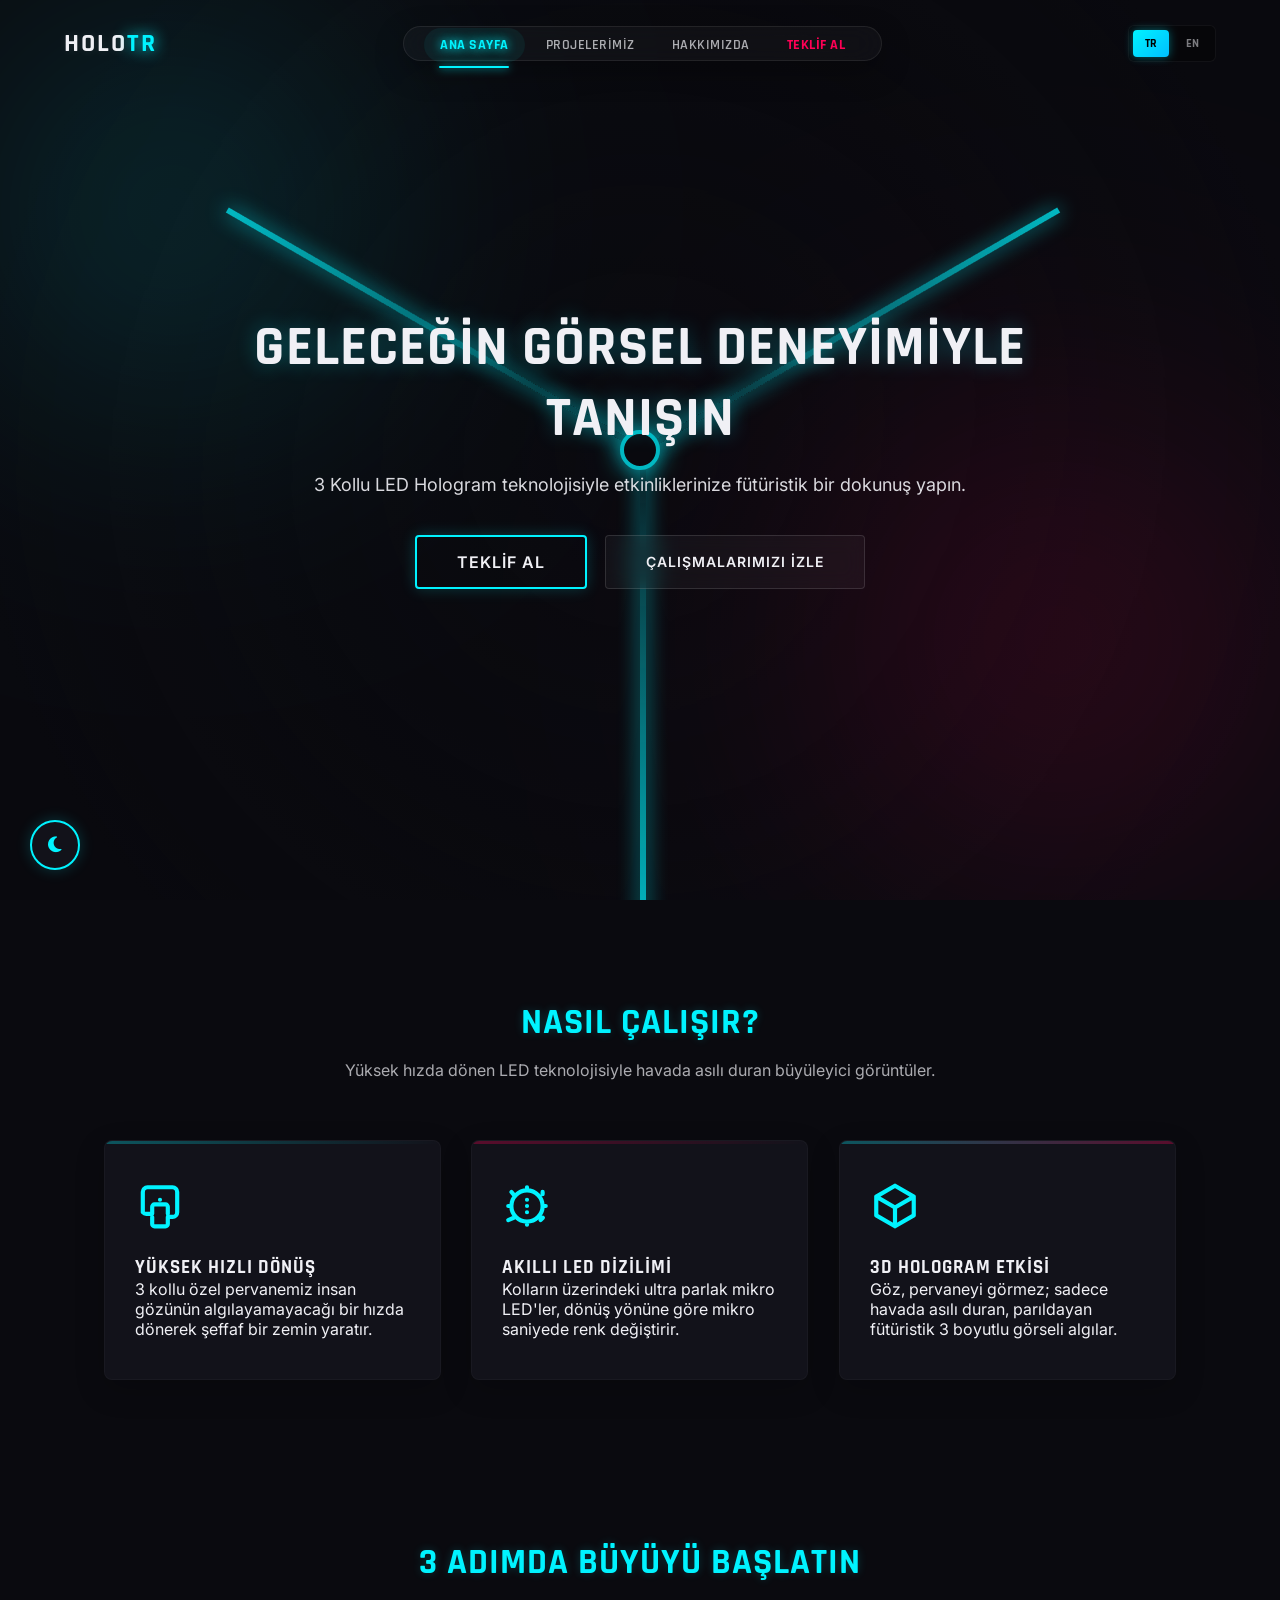
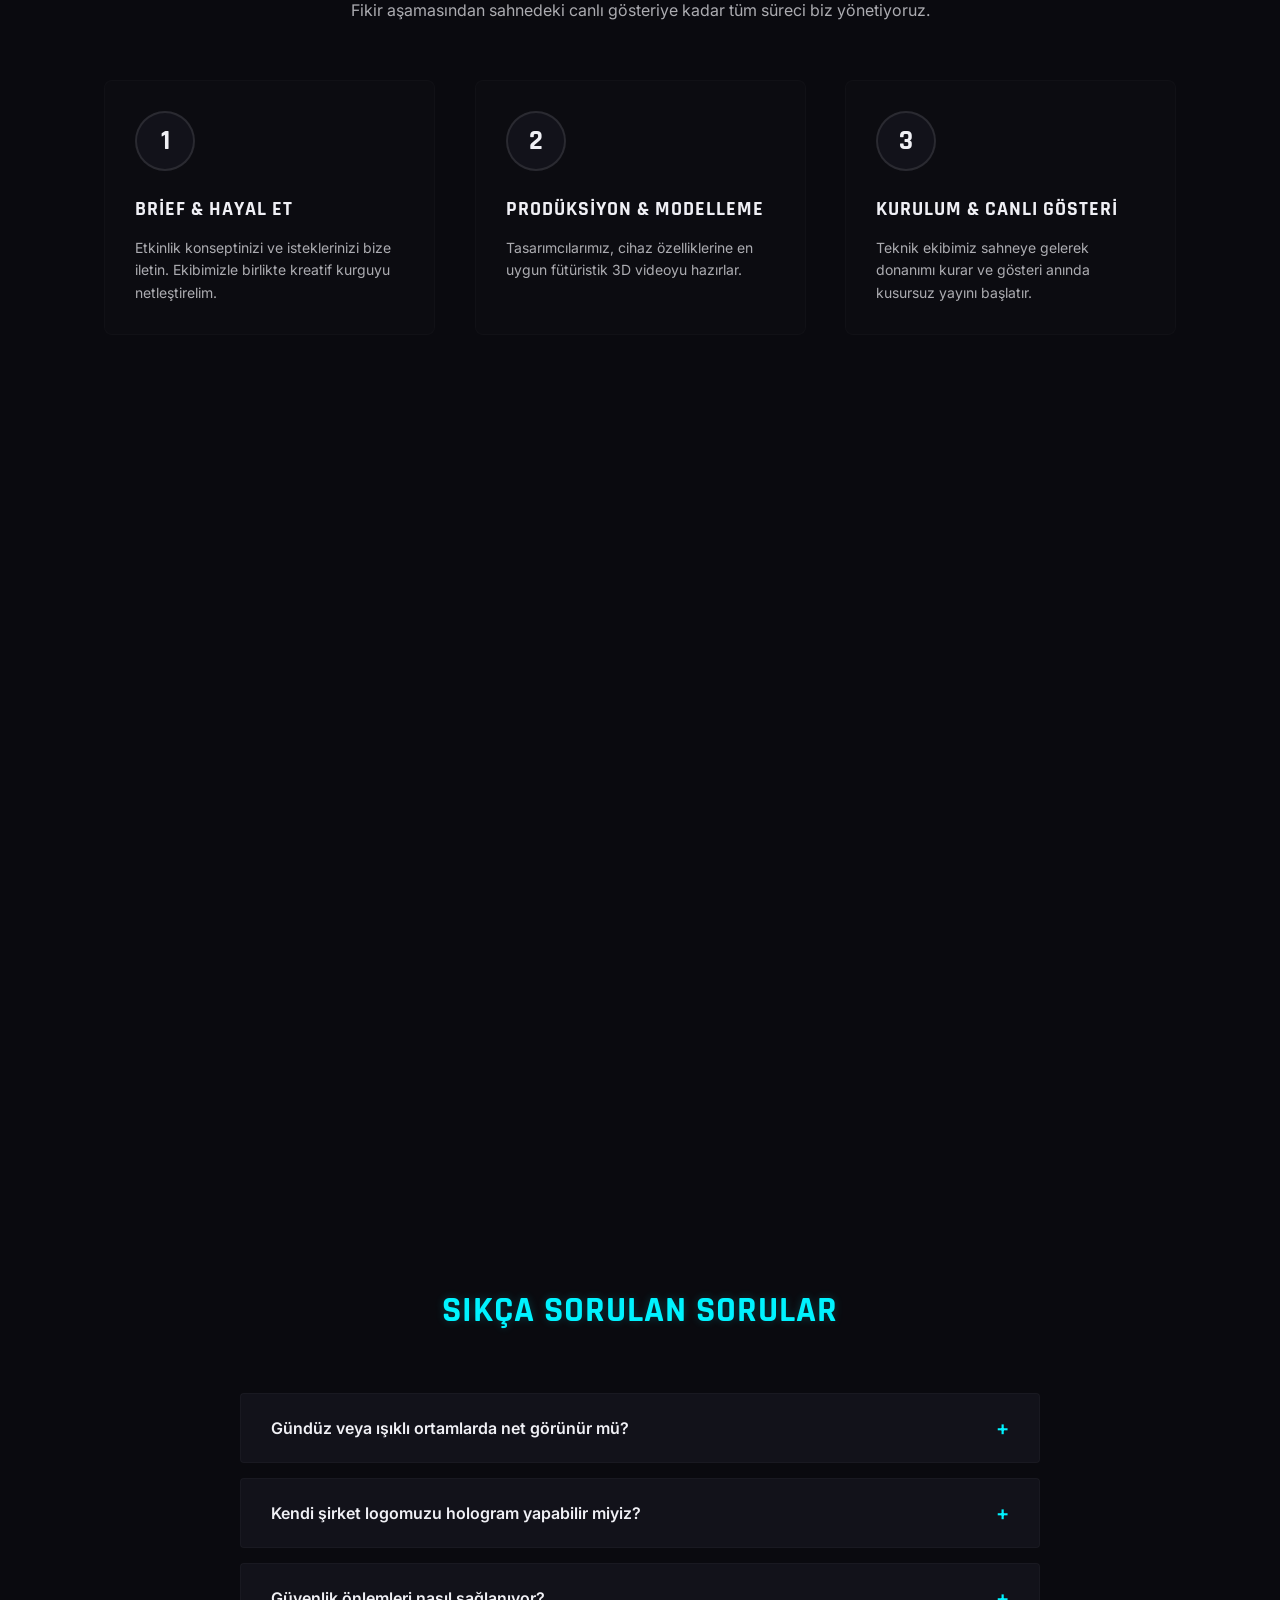
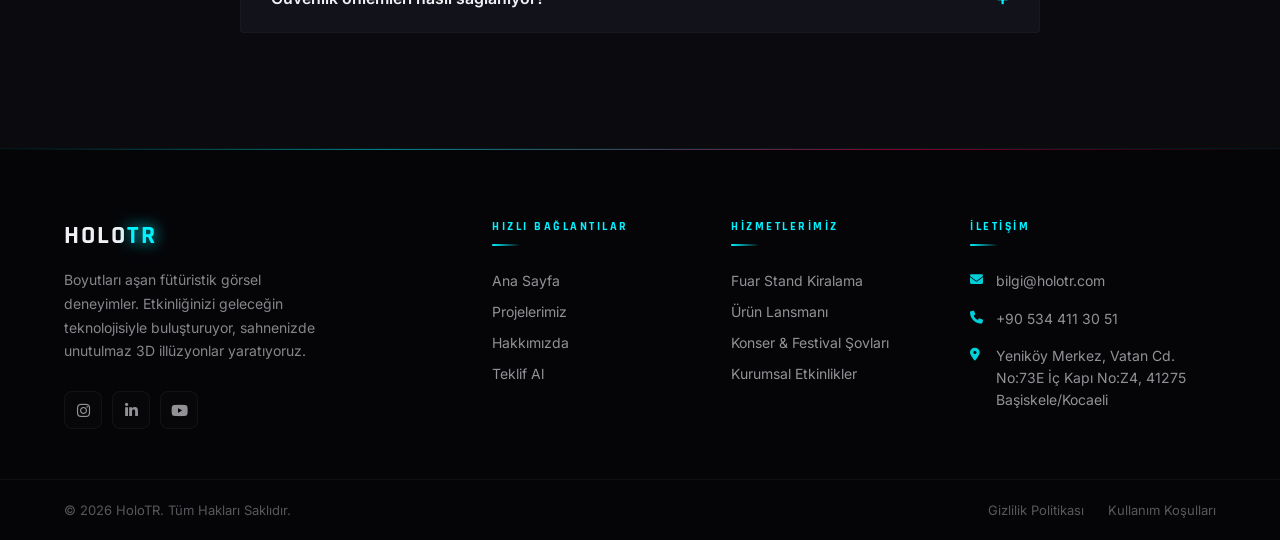
==== commit f061c010: "bir şeyler güncellendi" ====
--- a/index.html
+++ b/index.html
@@ -19,11 +19,13 @@
         <div class="cyber-fog fog-cyan"></div>
         <div class="cyber-fog fog-magenta"></div>
 
-        <div class="hologram-fan">
-            <div class="fan-center"></div>
-            <div class="fan-blade blade-1"><div class="plasma-trail"></div></div>
-            <div class="fan-blade blade-2"><div class="plasma-trail"></div></div>
-            <div class="fan-blade blade-3"><div class="plasma-trail"></div></div>
+        <div class="hologram-fan-wrapper">
+            <div class="hologram-fan">
+                <div class="fan-center"></div>
+                <div class="fan-blade blade-1"><div class="plasma-trail"></div></div>
+                <div class="fan-blade blade-2"><div class="plasma-trail"></div></div>
+                <div class="fan-blade blade-3"><div class="plasma-trail"></div></div>
+            </div>
         </div>
     </div>
 
--- a/css/style.css
+++ b/css/style.css
@@ -1360,10 +1360,9 @@
     /* Hero başlığı mobilde küçülür */
     .hero-content h1 { font-size: 32px; }
 
-    /* Hologram pervane mobilde ölçeklenir - boyuta dokunulmaz, scale kullanılır */
-    .hologram-fan {
-        transform: scale(0.4) !important;
-        animation: spinFan 2.5s linear infinite !important;
+    /* Hologram pervane: ölçekleme wrapper'a taşındı, fan transform'u animasyona serbest */
+    .hologram-fan-wrapper {
+        transform: scale(0.4);
     }
 
     /* Tüm grid yapıları tek kolona düşer */
@@ -1414,9 +1413,9 @@
     .hero-content h1 { font-size: 26px; }
     .hero-content p { font-size: 15px; }
 
-    /* Daha küçük ekranlarda pervane daha da küçülür */
-    .hologram-fan {
-        transform: scale(0.3) !important;
+    /* Daha küçük ekranlarda wrapper daha da küçülür */
+    .hologram-fan-wrapper {
+        transform: scale(0.3);
     }
 
     .logo { font-size: 20px; }
--- a/css/animations.css
+++ b/css/animations.css
@@ -24,6 +24,16 @@
     transition: transform 0.1s linear, opacity 0.1s linear;
 }
 
+/* Ölçekleme wrapper'ı — scale() burada uygulanır, fan animasyonu serbest kalır */
+.hologram-fan-wrapper {
+    display: flex;
+    justify-content: center;
+    align-items: center;
+    /* transform-origin: center merkezi ölçekleme garantiler */
+    transform-origin: center center;
+    /* Masaüstünde ölçekleme yok, sadece mobil media query'de devreye girer */
+}
+
 /* Pervanenin Gövdesi (Orijinal geometri ve tam ekran yapısı korundu) */
 .hologram-fan {
     position: relative;
